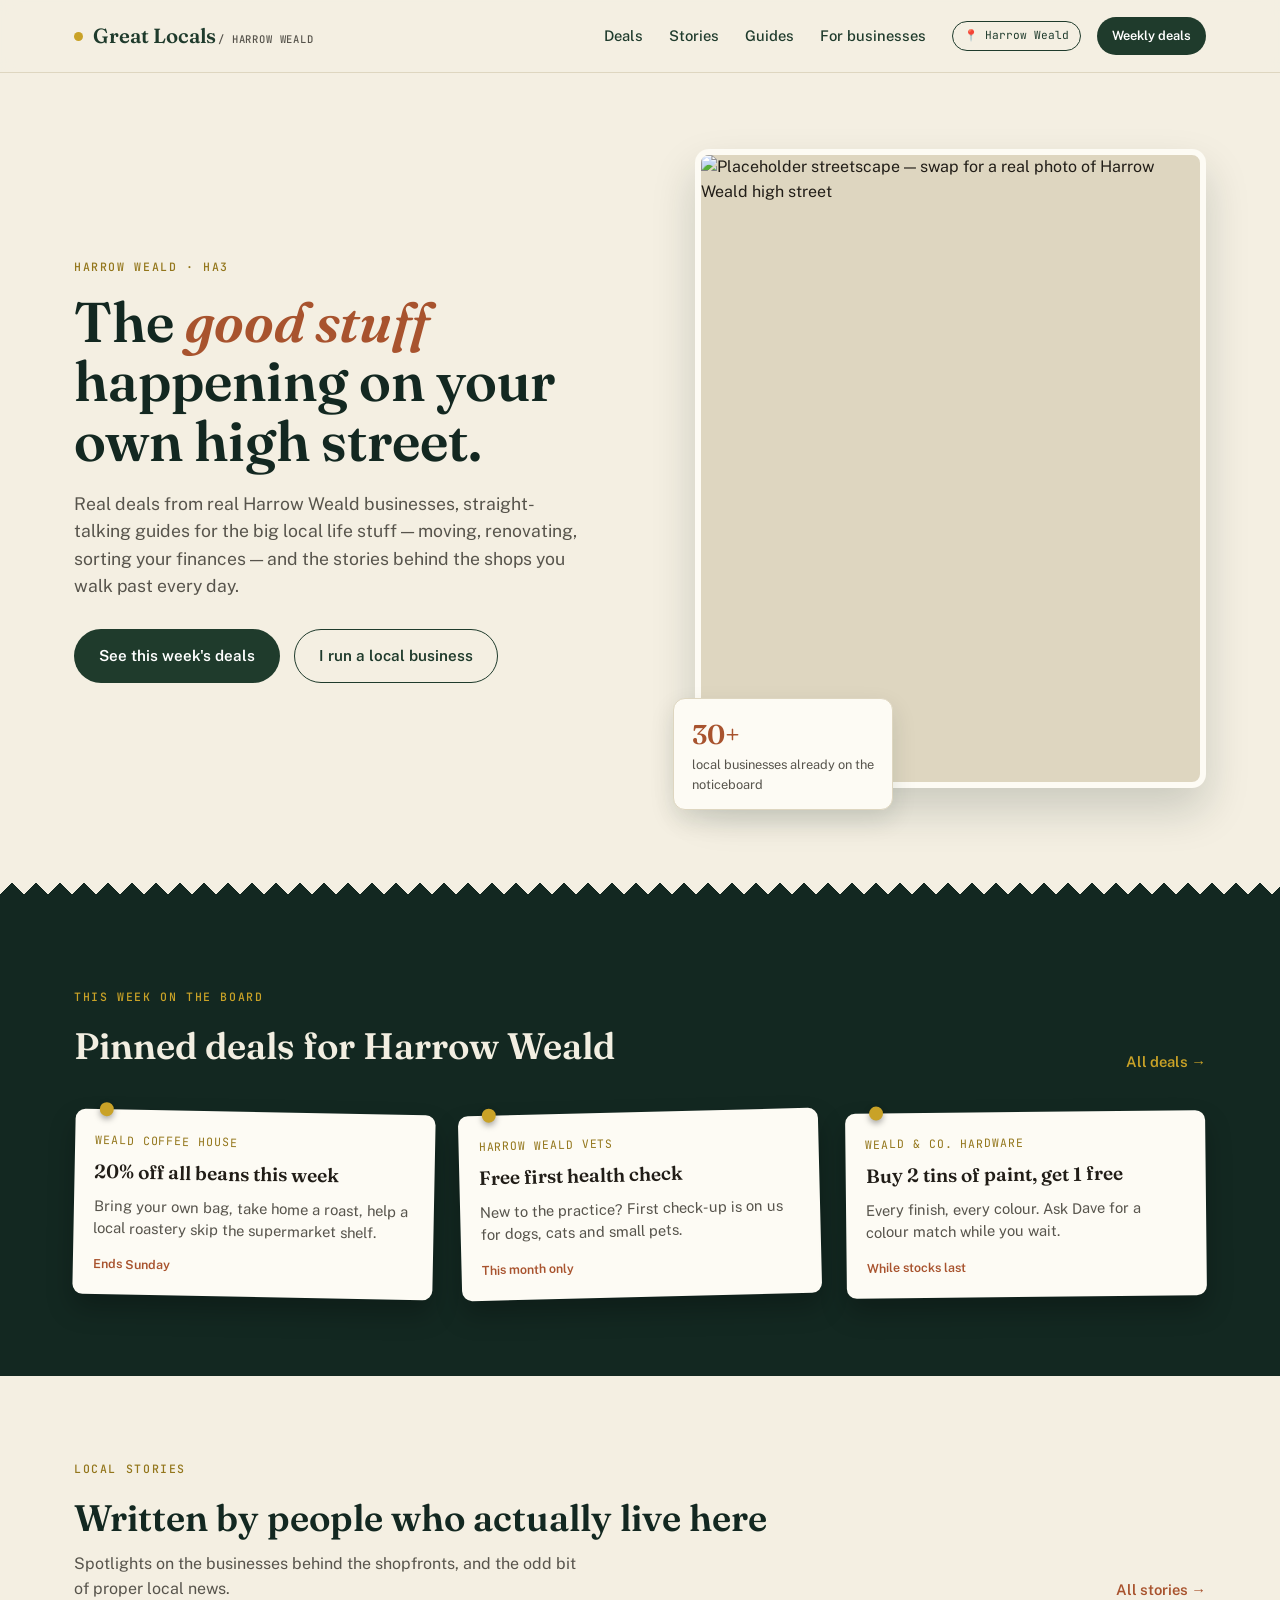
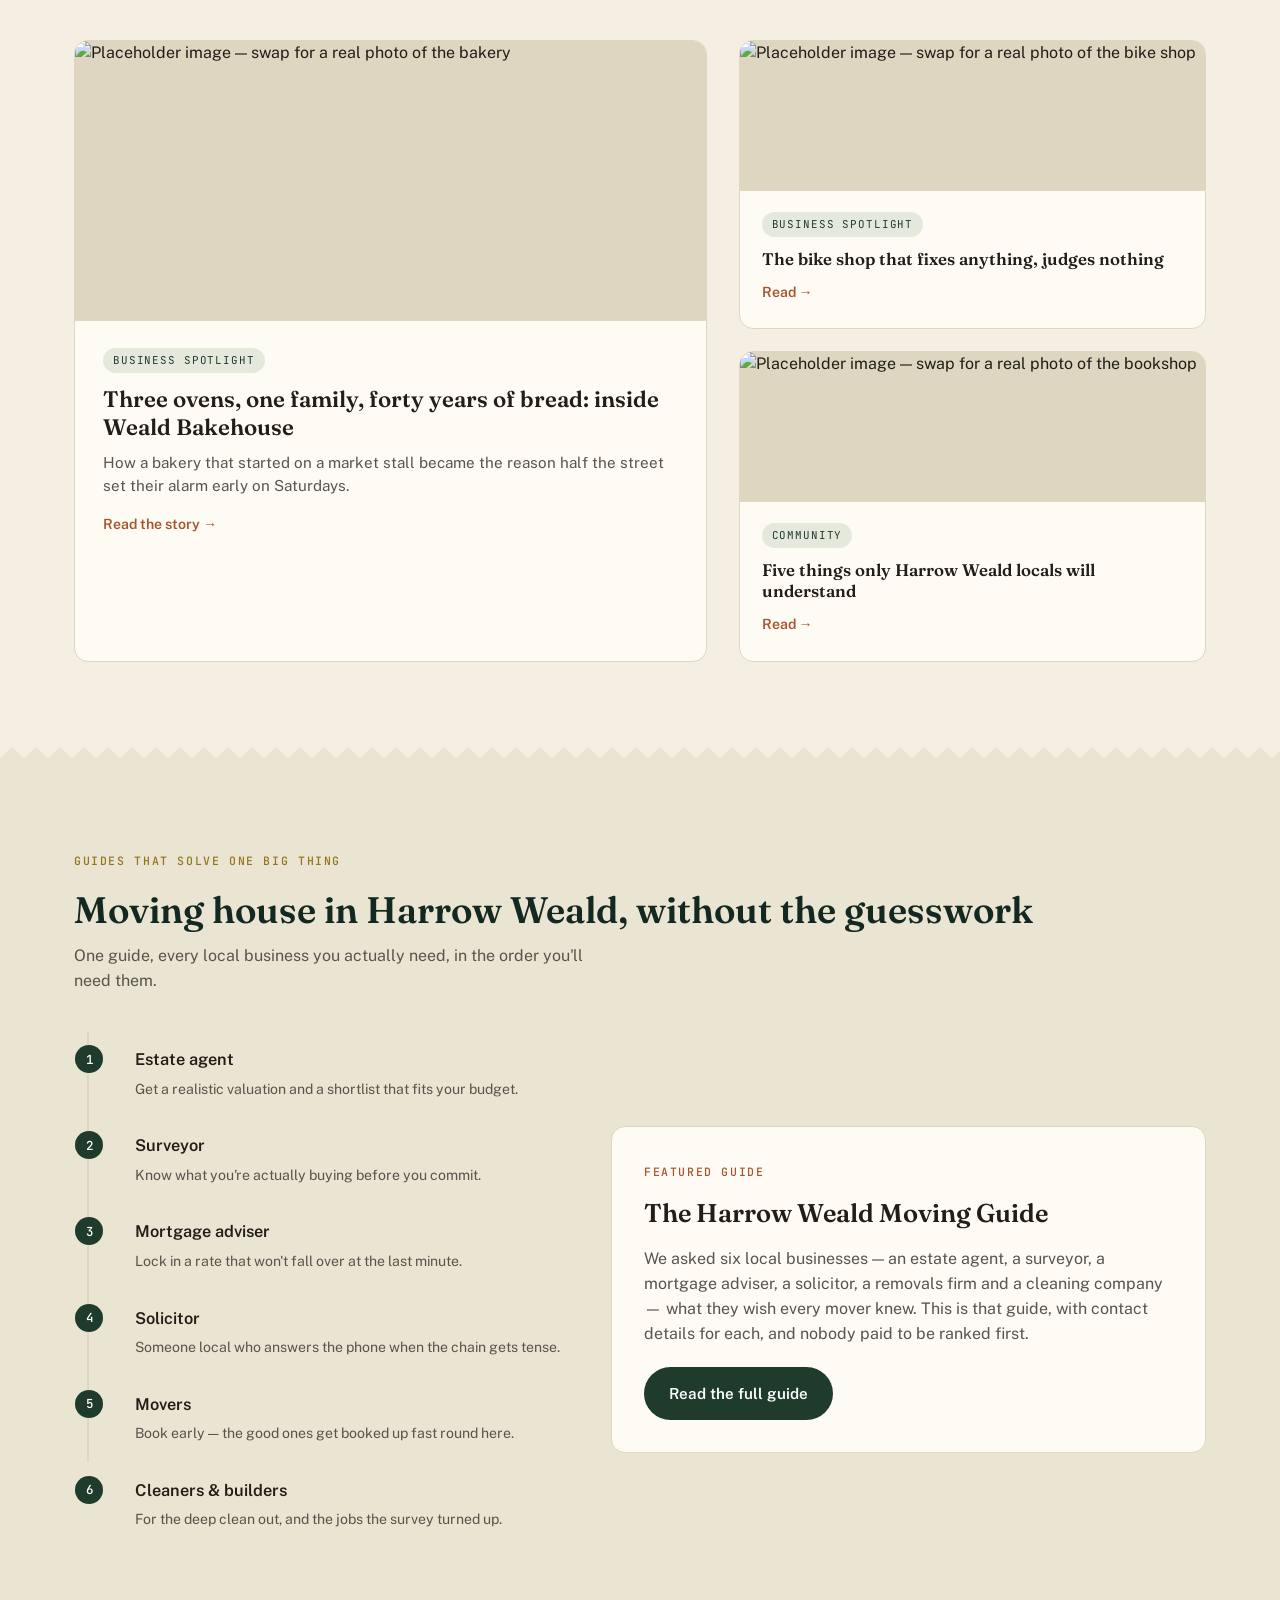
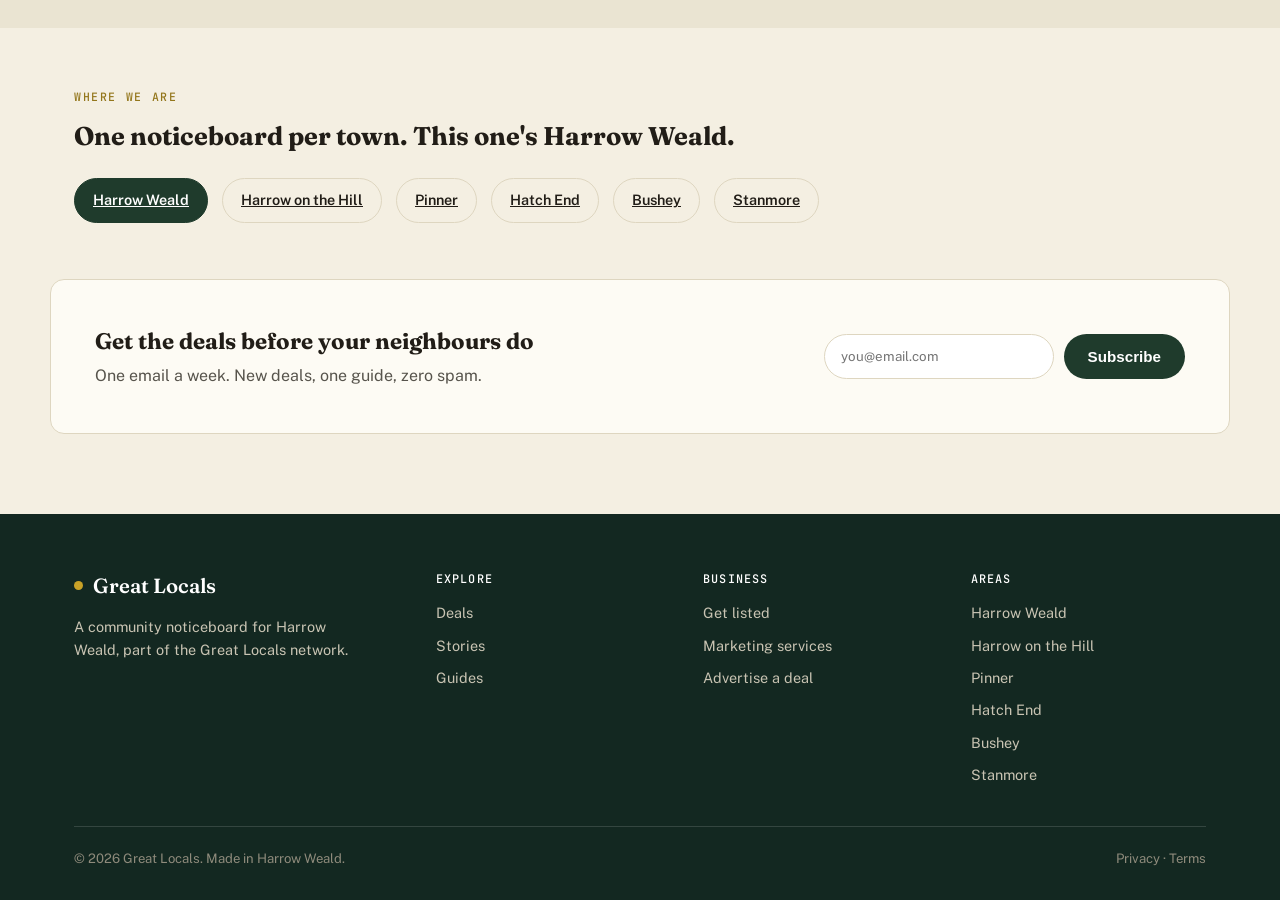
==== harrow-weald/index.html @ afc15b0b "Add files via upload" ====
<!DOCTYPE html>
<html lang="en">
<head>
<meta charset="UTF-8">
<meta name="viewport" content="width=device-width, initial-scale=1.0">
<title>Great Locals Harrow Weald — deals, guides & good local businesses</title>
<meta name="description" content="Weekly deals, honest guides and stories from businesses in Harrow Weald. Moving house? Renovating? We've done the legwork so you don't have to.">

<meta property="og:title" content="Great Locals Harrow Weald">
<meta property="og:description" content="Deals, guides and stories from local Harrow Weald businesses.">
<meta property="og:type" content="website">
<meta name="robots" content="index, follow">
<link rel="canonical" href="https://greatlocals.co.uk/harrow-weald/">

<link rel="preconnect" href="https://fonts.googleapis.com">
<link rel="preconnect" href="https://fonts.gstatic.com" crossorigin>
<link href="https://fonts.googleapis.com/css2?family=Fraunces:ital,opsz,wght@0,9..144,400;0,9..144,500;0,9..144,600;1,9..144,500&family=Public+Sans:wght@400;500;600;700&family=JetBrains+Mono:wght@500&display=swap" rel="stylesheet">
<link rel="stylesheet" href="../assets/styles.css">
</head>
<body>

<header id="site-header">
  <nav class="wrap">
    <a href="../index.html" class="brand"><span class="dot"></span><span class="brand-label">Great Locals<span class="locality">/ Harrow Weald</span></span></a>
    <div class="navlinks" id="nav-links">
      <a href="#deals">Deals</a>
      <a href="#stories">Stories</a>
      <a href="#guides">Guides</a>
      <a href="../media/index.html">For businesses</a>
      <span class="area-pill">📍 Harrow Weald</span>
    </div>
    <div class="navright">
      <a href="#subscribe" class="navcta">Weekly deals</a>
      <button class="navtoggle" id="nav-toggle" aria-label="Menu" aria-expanded="false"><span></span><span></span><span></span></button>
    </div>
  </nav>
</header>

<main id="top">

  <!-- HERO -->
  <section class="hero">
    <div class="wrap">
      <div>
        <span class="eyebrow">Harrow Weald · HA3</span>
        <h1>The <em>good stuff</em> happening on your own high street.</h1>
        <p class="lede">Real deals from real Harrow Weald businesses, straight-talking guides for the big local life stuff — moving, renovating, sorting your finances — and the stories behind the shops you walk past every day.</p>
        <div class="herobtns">
          <a href="#deals" class="btn btn-primary">See this week's deals</a>
          <a href="../media/index.html" class="btn btn-ghost">I run a local business</a>
        </div>
      </div>
      <div class="hero-media reveal">
        <img src="https://picsum.photos/seed/greatlocals-hw-street/900/1125" alt="Placeholder streetscape — swap for a real photo of Harrow Weald high street">
        <div class="hero-tag">
          <div class="num">30+</div>
          <div class="cap">local businesses already on the noticeboard</div>
        </div>
      </div>
    </div>
  </section>

  <div class="torn"></div>

  <!-- DEALS NOTICEBOARD -->
  <section class="board" id="deals">
    <div class="wrap">
      <div class="section-head">
        <div>
          <span class="eyebrow">This week on the board</span>
          <h2>Pinned deals for Harrow Weald</h2>
        </div>
        <a href="#" class="see-all" style="color:var(--gold);">All deals →</a>
      </div>
      <div class="pins">
        <div class="pin-card reveal">
          <div class="biz">Weald Coffee House</div>
          <h3>20% off all beans this week</h3>
          <p>Bring your own bag, take home a roast, help a local roastery skip the supermarket shelf.</p>
          <div class="expiry">Ends Sunday</div>
        </div>
        <div class="pin-card reveal">
          <div class="biz">Harrow Weald Vets</div>
          <h3>Free first health check</h3>
          <p>New to the practice? First check-up is on us for dogs, cats and small pets.</p>
          <div class="expiry">This month only</div>
        </div>
        <div class="pin-card reveal">
          <div class="biz">Weald & Co. Hardware</div>
          <h3>Buy 2 tins of paint, get 1 free</h3>
          <p>Every finish, every colour. Ask Dave for a colour match while you wait.</p>
          <div class="expiry">While stocks last</div>
        </div>
      </div>
    </div>
  </section>

  <!-- STORIES / ARTICLES -->
  <section id="stories">
    <div class="wrap">
      <div class="section-head reveal">
        <div>
          <span class="eyebrow">Local stories</span>
          <h2>Written by people who actually live here</h2>
          <p>Spotlights on the businesses behind the shopfronts, and the odd bit of proper local news.</p>
        </div>
        <a href="#" class="see-all">All stories →</a>
      </div>
      <div class="articles-grid">
        <article class="article-card reveal">
          <img src="https://picsum.photos/seed/greatlocals-hw-bakehouse/1000/700" alt="Placeholder image — swap for a real photo of the bakery">
          <div class="body">
            <span class="tag">Business spotlight</span>
            <h3>Three ovens, one family, forty years of bread: inside Weald Bakehouse</h3>
            <p>How a bakery that started on a market stall became the reason half the street set their alarm early on Saturdays.</p>
            <a href="bakehouse-story.html" class="readmore">Read the story →</a>
          </div>
        </article>
        <div class="side-stack">
          <article class="article-card small reveal">
            <img src="https://picsum.photos/seed/greatlocals-hw-bikeshop/700/450" alt="Placeholder image — swap for a real photo of the bike shop">
            <div class="body">
              <span class="tag">Business spotlight</span>
              <h3>The bike shop that fixes anything, judges nothing</h3>
              <a href="#" class="readmore">Read →</a>
            </div>
          </article>
          <article class="article-card small reveal">
            <img src="https://picsum.photos/seed/greatlocals-hw-bookshop/700/450" alt="Placeholder image — swap for a real photo of the bookshop">
            <div class="body">
              <span class="tag">Community</span>
              <h3>Five things only Harrow Weald locals will understand</h3>
              <a href="#" class="readmore">Read →</a>
            </div>
          </article>
        </div>
      </div>
    </div>
  </section>

  <div class="torn on-guide"></div>

  <!-- GUIDES: MOVING HUB EXAMPLE -->
  <section class="guide" id="guides">
    <div class="wrap">
      <div class="section-head reveal">
        <div>
          <span class="eyebrow">Guides that solve one big thing</span>
          <h2>Moving house in Harrow Weald, without the guesswork</h2>
          <p>One guide, every local business you actually need, in the order you'll need them.</p>
        </div>
      </div>
      <div class="guide-wrap">
        <ol class="chainlist reveal">
          <li><h4>Estate agent</h4><span>Get a realistic valuation and a shortlist that fits your budget.</span></li>
          <li><h4>Surveyor</h4><span>Know what you're actually buying before you commit.</span></li>
          <li><h4>Mortgage adviser</h4><span>Lock in a rate that won't fall over at the last minute.</span></li>
          <li><h4>Solicitor</h4><span>Someone local who answers the phone when the chain gets tense.</span></li>
          <li><h4>Movers</h4><span>Book early — the good ones get booked up fast round here.</span></li>
          <li><h4>Cleaners & builders</h4><span>For the deep clean out, and the jobs the survey turned up.</span></li>
        </ol>
        <div class="guide-card reveal">
          <span class="eyebrow">Featured guide</span>
          <h3>The Harrow Weald Moving Guide</h3>
          <p>We asked six local businesses — an estate agent, a surveyor, a mortgage adviser, a solicitor, a removals firm and a cleaning company — what they wish every mover knew. This is that guide, with contact details for each, and nobody paid to be ranked first.</p>
          <a href="moving-guide.html" class="btn btn-primary">Read the full guide</a>
        </div>
      </div>
    </div>
  </section>

  <!-- EXPANSION -->
  <section class="expand">
    <div class="wrap reveal">
      <span class="eyebrow">Where we are</span>
      <h2 style="margin:8px 0 0;font-size:1.6rem;">One noticeboard per town. This one's Harrow Weald.</h2>
      <div class="towns">
        <a href="../harrow-weald/index.html" class="town active">Harrow Weald</a>
        <a href="../harrow-on-the-hill/index.html" class="town">Harrow on the Hill</a>
        <a href="../pinner/index.html" class="town">Pinner</a>
        <a href="../hatch-end/index.html" class="town">Hatch End</a>
        <a href="../bushey/index.html" class="town">Bushey</a>
        <a href="../stanmore/index.html" class="town">Stanmore</a>
      </div>
    </div>
  </section>

  <!-- SUBSCRIBE -->
  <section id="subscribe" style="padding-top:0;">
    <div class="wrap reveal" style="background:var(--paper-card);border:1px solid var(--line);border-radius:var(--radius);padding:44px;display:flex;justify-content:space-between;align-items:center;gap:24px;flex-wrap:wrap;">
      <div>
        <h3 class="serif" style="margin:0 0 6px;font-size:1.4rem;">Get the deals before your neighbours do</h3>
        <p style="margin:0;color:var(--ink-soft);">One email a week. New deals, one guide, zero spam.</p>
      </div>
      <form style="display:flex;gap:10px;flex-wrap:wrap;">
        <input type="email" required placeholder="you@email.com" style="padding:13px 16px;border-radius:99px;border:1px solid var(--line);min-width:230px;font-family:'Public Sans',sans-serif;">
        <button type="submit" class="btn btn-primary" style="border:none;cursor:pointer;">Subscribe</button>
      </form>
    </div>
  </section>

</main>

<footer>
  <div class="wrap">
    <div class="foot-grid">
      <div>
        <a href="../index.html" class="brand" style="margin-bottom:12px;"><span class="dot"></span>Great Locals</a>
        <p style="max-width:32ch;">A community noticeboard for Harrow Weald, part of the Great Locals network.</p>
      </div>
      <div>
        <h5>Explore</h5>
        <ul><li><a href="#deals">Deals</a></li><li><a href="#stories">Stories</a></li><li><a href="#guides">Guides</a></li></ul>
      </div>
      <div>
        <h5>Business</h5>
        <ul><li><a href="../media/index.html">Get listed</a></li><li><a href="../media/index.html">Marketing services</a></li><li><a href="#">Advertise a deal</a></li></ul>
      </div>
      <div>
        <h5>Areas</h5>
        <ul><li>Harrow Weald</li><li><a href="../harrow-on-the-hill/index.html">Harrow on the Hill</a></li><li><a href="../pinner/index.html">Pinner</a></li><li><a href="../hatch-end/index.html">Hatch End</a></li><li><a href="../bushey/index.html">Bushey</a></li><li><a href="../stanmore/index.html">Stanmore</a></li></ul>
      </div>
    </div>
    <div class="foot-bottom">
      <span>© 2026 Great Locals. Made in Harrow Weald.</span>
      <span>Privacy · Terms</span>
    </div>
  </div>
</footer>

<script src="../assets/main.js"></script>
</body>
</html>
---- assets/styles.css ----
:root{
  --green-950:#132821;
  --green-900:#1F3B2C;
  --green-800:#28503C;
  --gold:#C9A227;
  --gold-dark:#93761b;
  --clay:#A8532E;
  --paper:#F4EFE2;
  --paper-card:#FDFBF4;
  --ink:#211D17;
  --ink-soft:#57544c;
  --line:#DED6C0;
  --radius:14px;
  --max:1180px;
}
*{box-sizing:border-box;}
html{scroll-behavior:smooth;}
html{
  overflow-x:hidden;
}
body{
  margin:0;
  background:var(--paper);
  color:var(--ink);
  font-family:'Public Sans',sans-serif;
  line-height:1.55;
  -webkit-font-smoothing:antialiased;
}
h1,h2,h3,.serif{font-family:'Fraunces',serif;}
.eyebrow{
  font-family:'JetBrains Mono',monospace;
  font-size:.72rem;
  letter-spacing:.14em;
  text-transform:uppercase;
  color:var(--gold-dark);
  font-weight:500;
}
a{color:inherit;}
img{max-width:100%;display:block;}
.wrap{max-width:var(--max);margin:0 auto;padding:0 24px;}

/* ---------- Nav ---------- */
header{
  position:sticky;top:0;z-index:50;
  background:rgba(244,239,226,.92);
  backdrop-filter:blur(8px);
  border-bottom:1px solid var(--line);
  transition:box-shadow .3s ease;
}
header.scrolled{box-shadow:0 2px 18px rgba(19,40,33,.08);}
nav.wrap{
  position:relative;
  display:flex;align-items:center;justify-content:space-between;
  height:72px;
  gap:16px;
  transform:translateY(-100%);
  animation:headerDrop .6s cubic-bezier(.22,1,.36,1) .1s forwards;
}
@keyframes headerDrop{
  to{transform:translateY(0);}
}
@media (prefers-reduced-motion:reduce){
  nav.wrap{animation:none;transform:none;}
}
.brand{
  display:flex;align-items:center;gap:10px;
  font-family:'Fraunces',serif;font-weight:600;font-size:1.28rem;
  color:var(--green-900);text-decoration:none;
  flex:1 1 auto;min-width:0;overflow:hidden;
}
.brand .dot{width:9px;height:9px;border-radius:50%;background:var(--gold);flex:none;}
.brand-label{overflow:hidden;text-overflow:ellipsis;white-space:nowrap;min-width:0;}
.brand .locality{font-family:'JetBrains Mono',monospace;font-size:.66rem;font-weight:500;
  color:var(--ink-soft);text-transform:uppercase;letter-spacing:.08em;margin-left:2px;}
.navlinks{display:flex;align-items:center;gap:26px;}
.navlinks a{
  text-decoration:none;font-weight:500;font-size:.92rem;color:var(--green-900);
  position:relative;padding:4px 0;
}
.navlinks a::after{
  content:'';position:absolute;left:0;bottom:-2px;width:0;height:2px;background:var(--gold);
  transition:width .25s ease;
}
.navlinks a:hover::after{width:100%;}
.area-pill{
  font-family:'JetBrains Mono',monospace;font-size:.7rem;
  border:1px solid var(--green-900);border-radius:99px;
  padding:5px 11px;color:var(--green-900);white-space:nowrap;
}
.navcta{
  background:var(--green-900);color:#fff;text-decoration:none;
  font-weight:600;font-size:.8rem;padding:9px 15px;border-radius:99px;
  white-space:nowrap;flex:none;
}
.navcta:hover{background:var(--green-800);}
.navright{display:flex;align-items:center;gap:14px;flex:none;}

.navtoggle{
  display:none;background:none;border:0;cursor:pointer;padding:6px;flex:none;
}
.navtoggle span{display:block;width:22px;height:2px;background:var(--green-900);margin:5px 0;transition:transform .2s ease, opacity .2s ease;}
.navtoggle.open span:nth-child(1){transform:translateY(7px) rotate(45deg);}
.navtoggle.open span:nth-child(2){opacity:0;}
.navtoggle.open span:nth-child(3){transform:translateY(-7px) rotate(-45deg);}

/* ---------- Fade-in ---------- */
.reveal{opacity:0;transform:translateY(22px);transition:opacity .7s ease, transform .7s ease;}
.reveal.in{opacity:1;transform:translateY(0);}
@media (prefers-reduced-motion:reduce){
  .reveal{opacity:1;transform:none;transition:none;}
}

/* ---------- Hero ---------- */
.hero{position:relative;padding:76px 0 90px;overflow:hidden;}
.hero .wrap{display:grid;grid-template-columns:1.05fr .95fr;gap:56px;align-items:center;}
.hero .eyebrow{margin-bottom:16px;display:inline-block;}
.hero h1{
  font-size:clamp(2.3rem,4.4vw,3.5rem);line-height:1.06;margin:0 0 20px;
  color:var(--green-950);font-weight:600;
}
.hero h1 em{font-style:italic;color:var(--clay);}
.hero p.lede{font-size:1.1rem;color:var(--ink-soft);max-width:46ch;margin:0 0 30px;}
.herobtns{display:flex;gap:14px;flex-wrap:wrap;}
.btn{
  display:inline-flex;align-items:center;gap:8px;
  padding:14px 24px;border-radius:99px;font-weight:600;font-size:.95rem;
  text-decoration:none;border:1px solid transparent;
}
.btn-primary{background:var(--green-900);color:#fff;}
.btn-primary:hover{background:var(--green-800);}
.btn-ghost{border-color:var(--green-900);color:var(--green-900);}
.btn-ghost:hover{background:var(--green-900);color:#fff;}
.hero-media{position:relative;}
.hero-media img{
  border-radius:var(--radius);
  box-shadow:0 22px 44px rgba(19,40,33,.18);
  aspect-ratio:4/5;object-fit:cover;
  border:6px solid var(--paper-card);
  width:100%;background:var(--line);
}
.hero-tag{
  position:absolute;bottom:-22px;left:-22px;background:var(--paper-card);
  border:1px solid var(--line);border-radius:12px;padding:14px 18px;
  box-shadow:0 10px 24px rgba(19,40,33,.12);max-width:220px;
}
.hero-tag .num{font-family:'Fraunces',serif;font-size:1.7rem;color:var(--clay);font-weight:600;}
.hero-tag .cap{font-size:.8rem;color:var(--ink-soft);}

/* ---------- Torn divider ---------- */
.torn{height:26px;width:100%;
  background:
    linear-gradient(135deg, var(--paper) 12px, transparent 0) 0 0,
    linear-gradient(-135deg, var(--paper) 12px, transparent 0) 0 0;
  background-size:24px 24px; background-repeat:repeat-x;
  background-color:var(--green-950);
}
.torn.on-guide{background-color:#EAE4D2;}

/* ---------- Section shell ---------- */
section{padding:80px 0;}
.section-head{display:flex;justify-content:space-between;align-items:flex-end;gap:24px;margin-bottom:38px;flex-wrap:wrap;}
.section-head h2{font-size:clamp(1.7rem,3vw,2.3rem);margin:8px 0 0;color:var(--green-950);font-weight:600;}
.section-head p{color:var(--ink-soft);max-width:52ch;margin:6px 0 0;}
.see-all{font-weight:600;font-size:.92rem;text-decoration:none;color:var(--clay);white-space:nowrap;}
.see-all:hover{text-decoration:underline;}

/* ---------- Deals noticeboard ---------- */
.board{background:var(--green-950);}
.board .eyebrow{color:var(--gold);}
.board .section-head h2, .board .section-head p{color:#F2EEE1;}
.board .section-head p{color:#C9C4B3;}
.pins{display:grid;grid-template-columns:repeat(3,1fr);gap:26px;}
.pin-card{
  background:var(--paper-card);border-radius:10px;padding:22px 20px 20px;
  position:relative;box-shadow:0 14px 26px rgba(0,0,0,.25);
}
.pin-card:nth-child(2){transform:rotate(-1.4deg);}
.pin-card:nth-child(1){transform:rotate(1.1deg);}
.pin-card:nth-child(3){transform:rotate(-.6deg);}
.pin-card::before{
  content:'';position:absolute;top:-7px;left:24px;width:14px;height:14px;
  background:var(--gold);border-radius:50%;box-shadow:0 3px 6px rgba(0,0,0,.35);
}
.pin-card .biz{font-family:'JetBrains Mono',monospace;font-size:.72rem;color:var(--gold-dark);
  text-transform:uppercase;letter-spacing:.08em;margin-bottom:8px;}
.pin-card h3{font-size:1.2rem;margin:0 0 8px;font-weight:600;}
.pin-card p{font-size:.92rem;color:var(--ink-soft);margin:0 0 14px;}
.pin-card .expiry{font-size:.78rem;color:var(--clay);font-weight:600;}

/* ---------- Articles ---------- */
.articles-grid{display:grid;grid-template-columns:1.15fr .85fr;gap:32px;}
.article-card{background:var(--paper-card);border:1px solid var(--line);border-radius:var(--radius);overflow:hidden;}
.article-card img{width:100%;height:280px;object-fit:cover;background:var(--line);}
.article-card .body{padding:26px 28px 30px;}
.article-card.small img{height:150px;}
.article-card.small .body{padding:20px 22px 24px;}
.tag{
  display:inline-block;font-family:'JetBrains Mono',monospace;font-size:.68rem;
  letter-spacing:.08em;text-transform:uppercase;color:var(--green-900);
  background:#E4E9DC;padding:4px 10px;border-radius:99px;margin-bottom:12px;
}
.article-card h3{font-size:1.4rem;margin:0 0 10px;font-weight:600;line-height:1.25;}
.article-card.small h3{font-size:1.05rem;}
.article-card p{color:var(--ink-soft);font-size:.95rem;margin:0 0 14px;}
.readmore{font-weight:600;font-size:.88rem;color:var(--clay);text-decoration:none;}
.side-stack{display:flex;flex-direction:column;gap:22px;}

/* ---------- Guide / moving hub ---------- */
.guide{background:#EAE4D2;}
.guide-wrap{display:grid;grid-template-columns:.9fr 1.1fr;gap:50px;align-items:center;}
.chainlist{list-style:none;margin:0;padding:0;counter-reset:step;}
.chainlist li{
  counter-increment:step;position:relative;padding:16px 0 16px 46px;
  border-left:2px solid var(--line);margin-left:13px;
}
.chainlist li:last-child{border-color:transparent;}
.chainlist li::before{
  content:counter(step);position:absolute;left:-14px;top:14px;
  width:28px;height:28px;border-radius:50%;background:var(--green-900);color:#fff;
  font-family:'JetBrains Mono',monospace;font-size:.78rem;
  display:flex;align-items:center;justify-content:center;font-weight:500;
}
.chainlist h4{margin:0 0 4px;font-size:1.02rem;font-weight:600;font-family:'Public Sans',sans-serif;}
.chainlist span{font-size:.88rem;color:var(--ink-soft);}
.guide-card{
  background:var(--paper-card);border:1px solid var(--line);border-radius:var(--radius);
  padding:32px;
}
.guide-card .eyebrow{color:var(--clay);}
.guide-card h3{font-size:1.6rem;margin:10px 0 14px;font-weight:600;}
.guide-card p{color:var(--ink-soft);margin:0 0 20px;}

/* ---------- Services / for businesses ---------- */
.services{background:var(--green-950);color:#F2EEE1;}
.services .eyebrow{color:var(--gold);}
.services .section-head h2{color:#fff;}
.services .section-head p{color:#C9C4B3;}
.svc-grid{display:grid;grid-template-columns:repeat(3,1fr);gap:1px;background:rgba(255,255,255,.14);border:1px solid rgba(255,255,255,.14);border-radius:var(--radius);overflow:hidden;}
.svc{background:var(--green-950);padding:28px 24px;}
.svc .n{font-family:'JetBrains Mono',monospace;color:var(--gold);font-size:.78rem;}
.svc h4{font-family:'Fraunces',serif;font-weight:500;font-size:1.15rem;margin:10px 0 8px;}
.svc p{font-size:.88rem;color:#C9C4B3;margin:0;}
.services-cta{margin-top:40px;display:flex;align-items:center;justify-content:space-between;gap:20px;flex-wrap:wrap;
  border-top:1px solid rgba(255,255,255,.14);padding-top:32px;}
.services-cta p{margin:0;color:#C9C4B3;max-width:44ch;}

/* ---------- Expansion strip ---------- */
.expand{padding:56px 0;}
.towns{display:flex;gap:14px;flex-wrap:wrap;margin-top:22px;}
.town{
  padding:10px 18px;border-radius:99px;font-size:.9rem;font-weight:600;
  border:1px solid var(--line);
}
.town.active{background:var(--green-900);color:#fff;border-color:var(--green-900);}
.town.soon{color:var(--ink-soft);}

/* ---------- Footer ---------- */
footer{background:var(--green-950);color:#C9C4B3;padding:56px 0 30px;font-size:.9rem;}
.foot-grid{display:grid;grid-template-columns:1.4fr 1fr 1fr 1fr;gap:32px;margin-bottom:40px;}
.foot-grid .brand{color:#fff;}
footer h5{color:#fff;font-family:'JetBrains Mono',monospace;font-size:.74rem;letter-spacing:.1em;
  text-transform:uppercase;margin:0 0 14px;font-weight:500;}
footer ul{list-style:none;padding:0;margin:0;display:flex;flex-direction:column;gap:10px;}
footer a{text-decoration:none;color:#C9C4B3;}
footer a:hover{color:#fff;}
.foot-bottom{border-top:1px solid rgba(255,255,255,.14);padding-top:22px;
  display:flex;justify-content:space-between;flex-wrap:wrap;gap:10px;color:#8f8b7c;font-size:.82rem;}

/* ---------- Article page ---------- */
.article-hero{padding:52px 0 40px;}
.article-hero .eyebrow{margin-bottom:14px;display:inline-block;}
.article-hero h1{font-size:clamp(2rem,4vw,2.9rem);line-height:1.1;margin:0 0 18px;color:var(--green-950);font-weight:600;}
.byline{display:flex;align-items:center;gap:10px;color:var(--ink-soft);font-size:.9rem;margin-bottom:30px;}
.byline .sep{color:var(--line);}
.article-cover{border-radius:var(--radius);overflow:hidden;margin-bottom:8px;box-shadow:0 18px 36px rgba(19,40,33,.15);}
.article-cover img{width:100%;height:420px;object-fit:cover;background:var(--line);}
.article-body{max-width:72ch;margin:0 auto;padding:10px 0 40px;}
.article-body p{font-size:1.08rem;color:#3a362e;margin:0 0 22px;}
.article-body h2{font-size:1.5rem;margin:40px 0 16px;color:var(--green-950);font-weight:600;}
.article-body blockquote{
  border-left:3px solid var(--gold);margin:30px 0;padding:4px 0 4px 22px;
  font-family:'Fraunces',serif;font-style:italic;font-size:1.2rem;color:var(--green-900);
}
.related-strip{background:#EAE4D2;padding:50px 0;}
.related-grid{display:grid;grid-template-columns:repeat(3,1fr);gap:20px;margin-top:24px;}
.mini-card{background:var(--paper-card);border:1px solid var(--line);border-radius:12px;padding:18px;}
.mini-card .biz{font-family:'JetBrains Mono',monospace;font-size:.68rem;color:var(--gold-dark);text-transform:uppercase;letter-spacing:.08em;}
.mini-card h4{margin:8px 0 0;font-size:1rem;font-weight:600;}

@media (max-width:920px){
  .navlinks{
    display:none;position:absolute;top:100%;left:0;right:0;
    flex-direction:column;align-items:flex-start;gap:2px;
    background:var(--paper-card);border-bottom:1px solid var(--line);
    padding:10px 24px 18px;box-shadow:0 14px 24px rgba(19,40,33,.1);
  }
  .navlinks.open{display:flex;}
  .navlinks a{padding:10px 0;width:100%;}
  .area-pill{margin-top:8px;}
  .navtoggle{display:block;}
  .navright{gap:8px;}
  .hero .wrap{grid-template-columns:1fr;}
  .hero-media{order:-1;}
  .articles-grid{grid-template-columns:1fr;}
  .pins{grid-template-columns:1fr;}
  .guide-wrap{grid-template-columns:1fr;}
  .svc-grid{grid-template-columns:1fr;}
  .foot-grid{grid-template-columns:1fr 1fr;}
  .related-grid{grid-template-columns:1fr;}
  .article-cover img{height:240px;}
}

@media (max-width:400px){
  .brand .locality{display:none;}
}
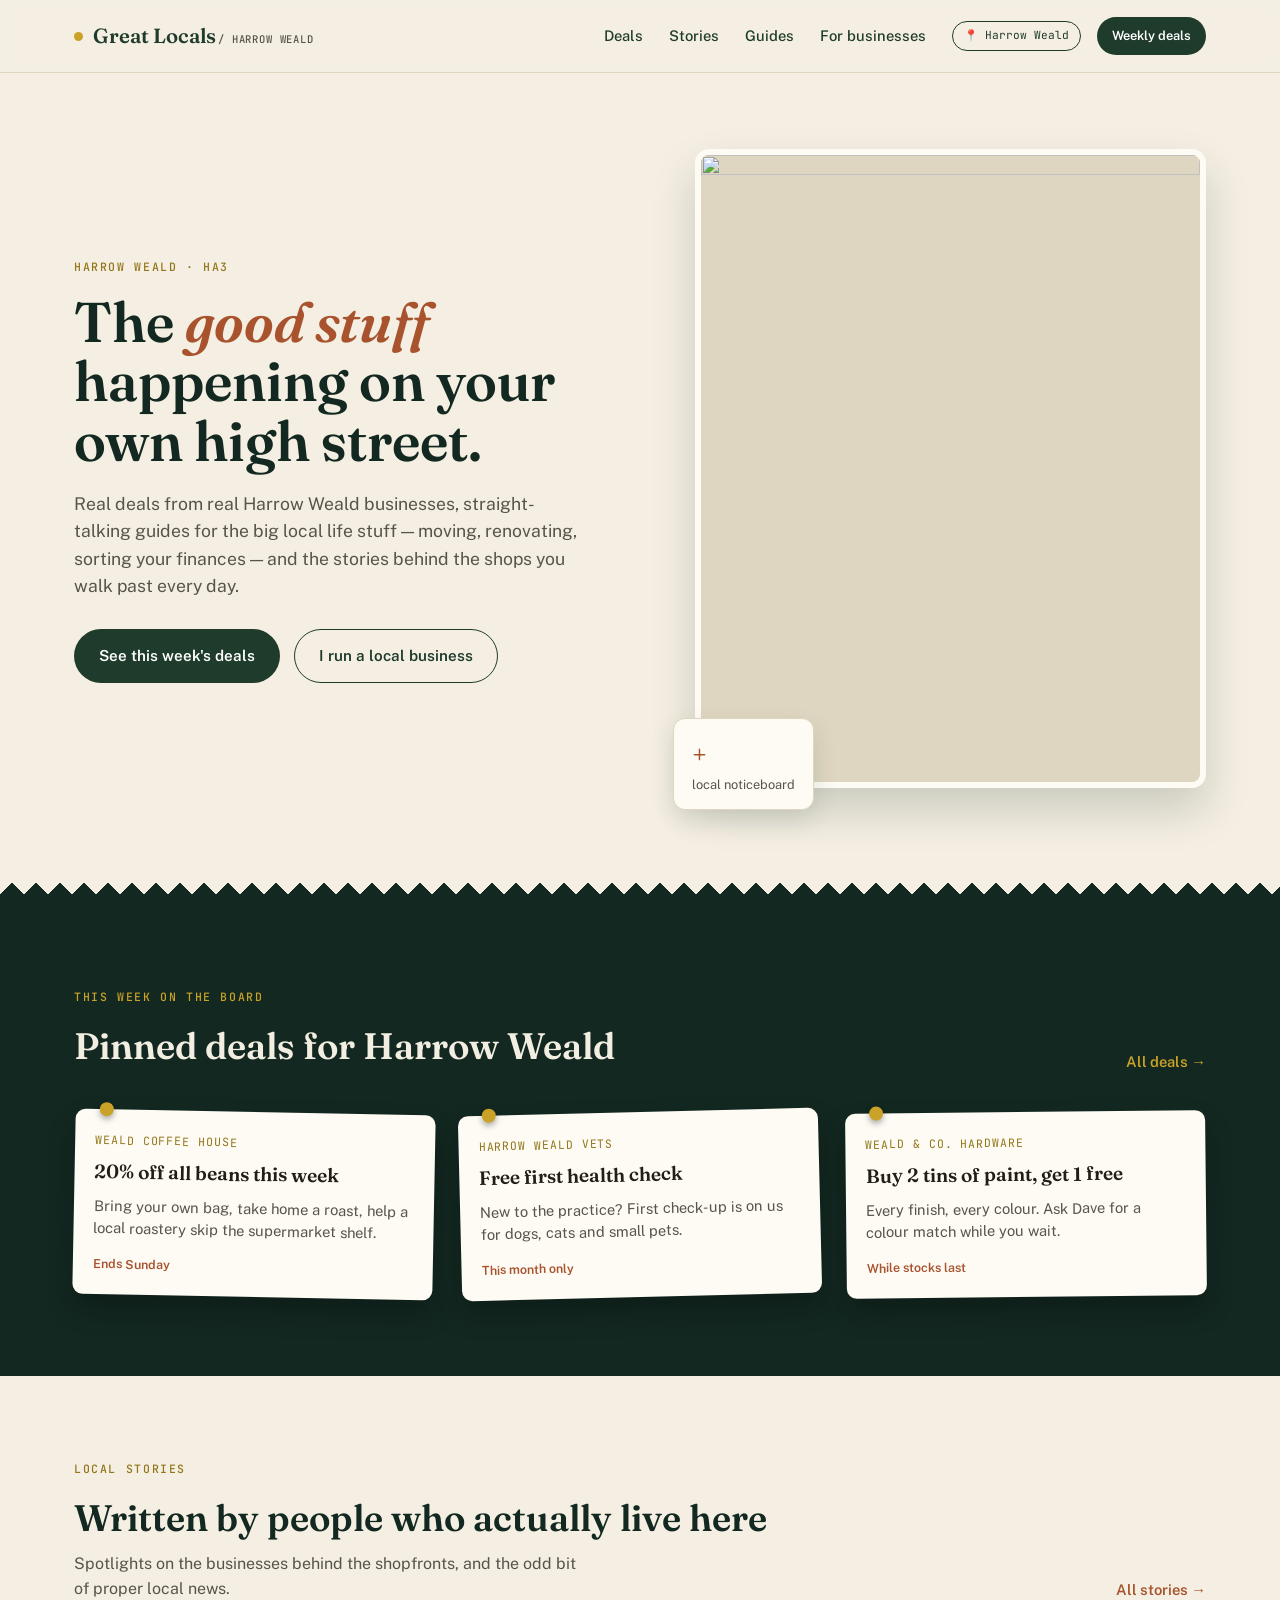
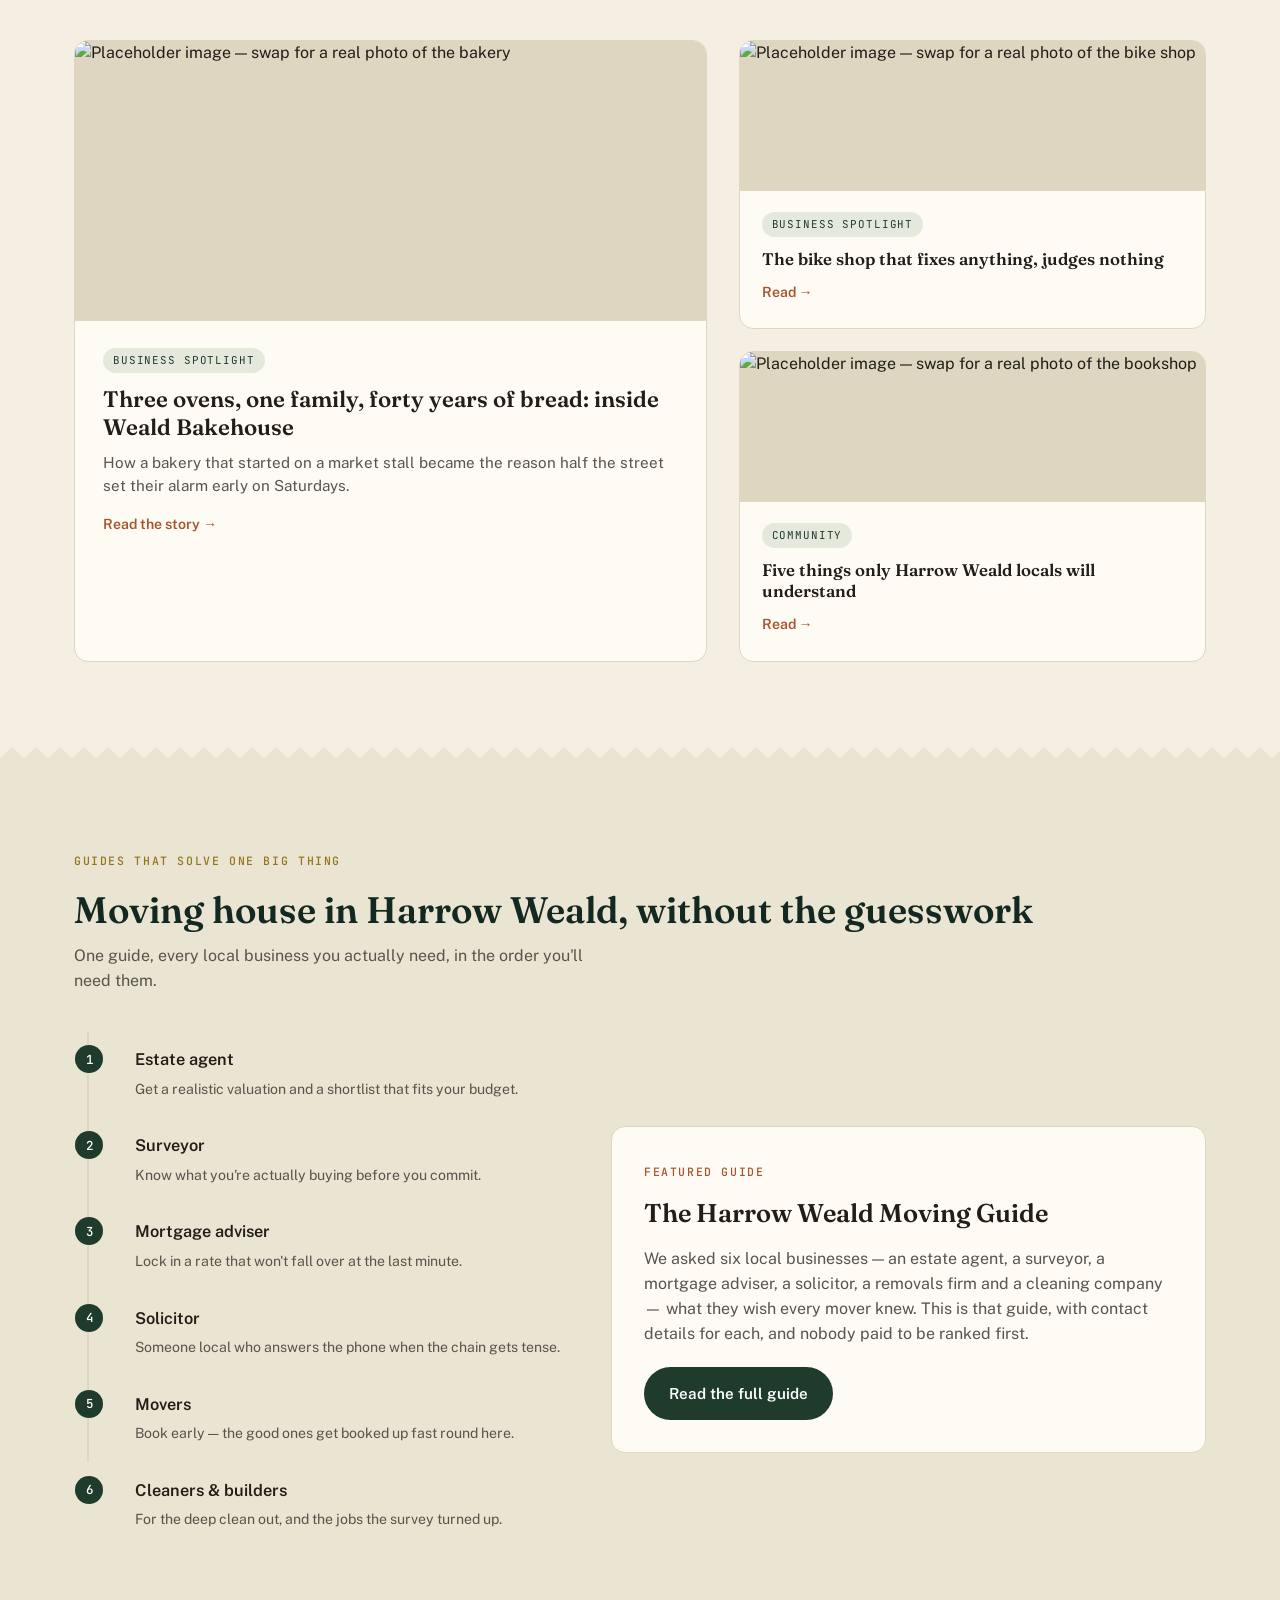
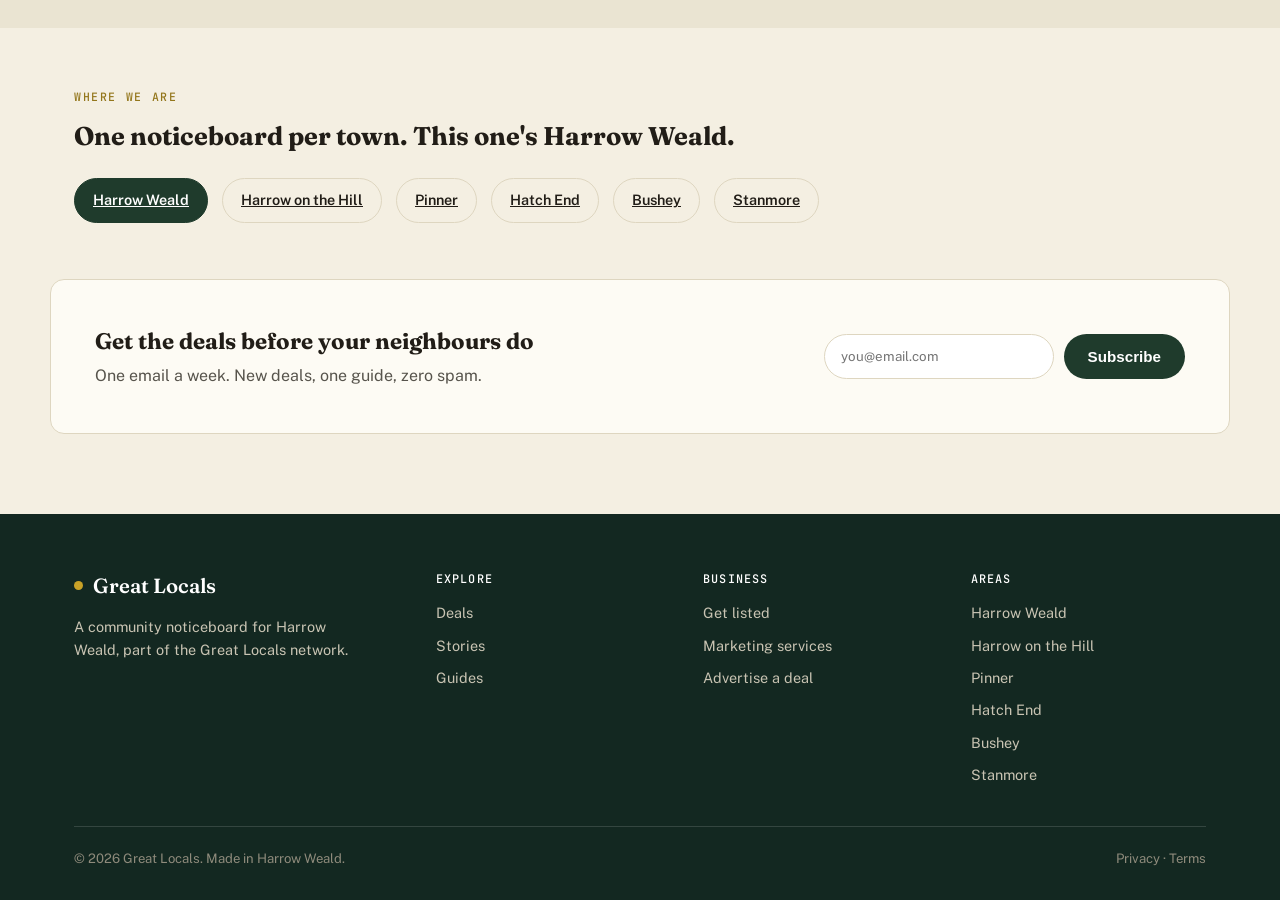
==== commit ece7370c: "Update image source in index.html Replaced placeholder image with a local photo of Harrow Weald." ====
--- a/harrow-weald/index.html
+++ b/harrow-weald/index.html
@@ -51,10 +51,10 @@
         </div>
       </div>
       <div class="hero-media reveal">
-        <img src="https://picsum.photos/seed/greatlocals-hw-street/900/1125" alt="Placeholder streetscape — swap for a real photo of Harrow Weald high street">
+        <img src="images/Harrow Weald.jpeg">
         <div class="hero-tag">
-          <div class="num">30+</div>
-          <div class="cap">local businesses already on the noticeboard</div>
+          <div class="num">+</div>
+          <div class="cap">local noticeboard</div>
         </div>
       </div>
     </div>
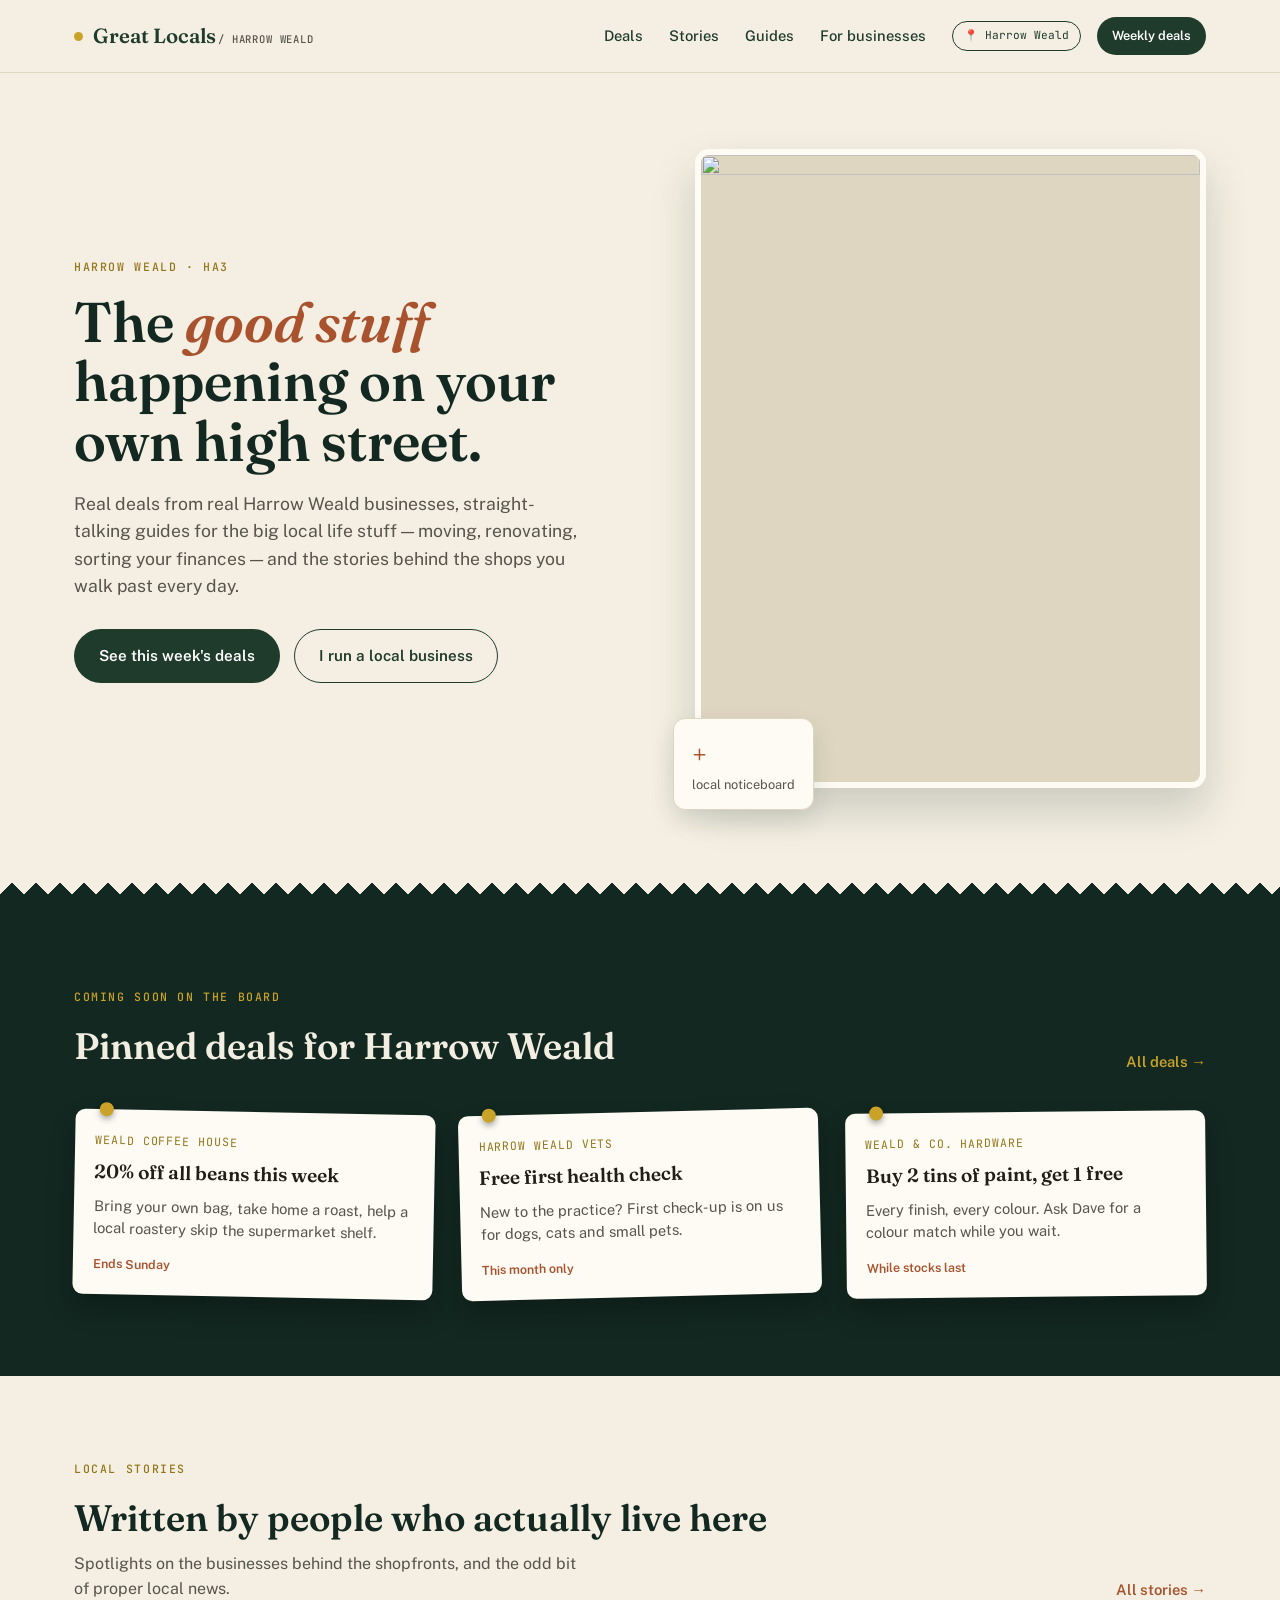
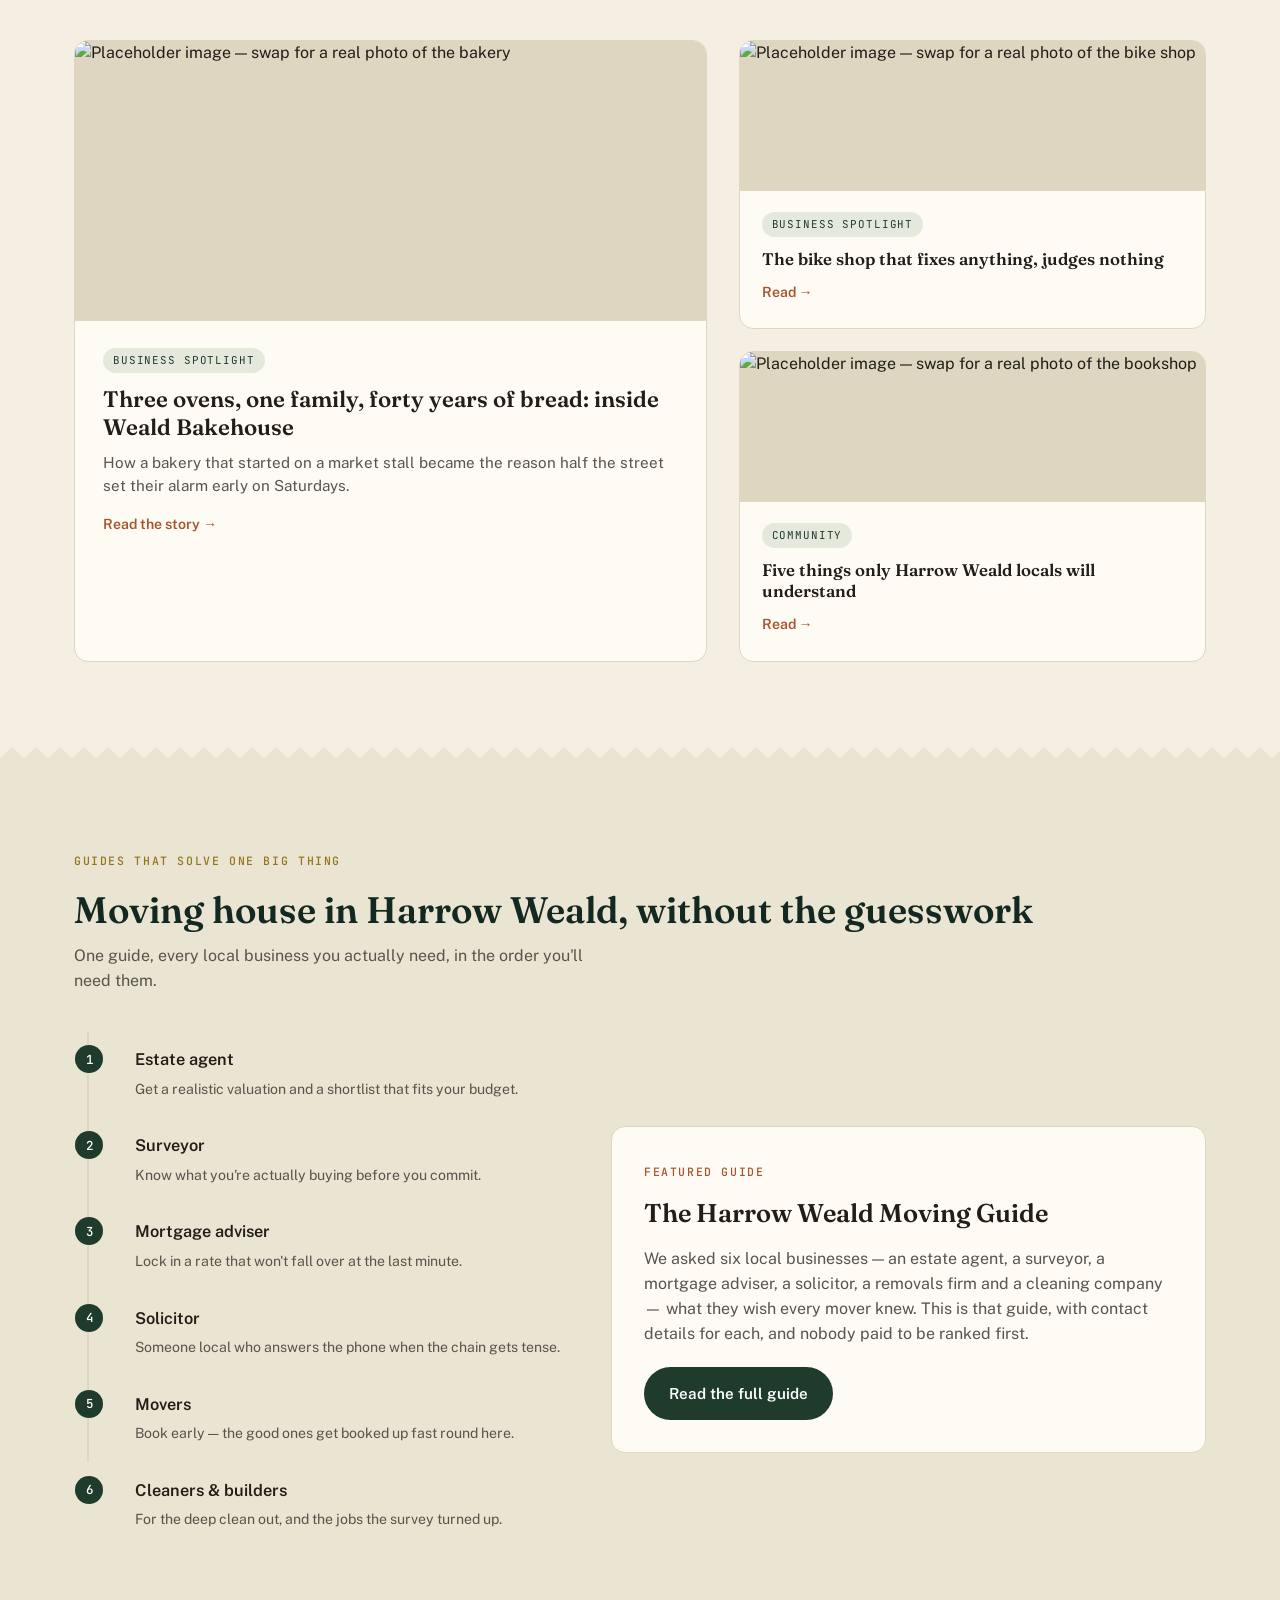
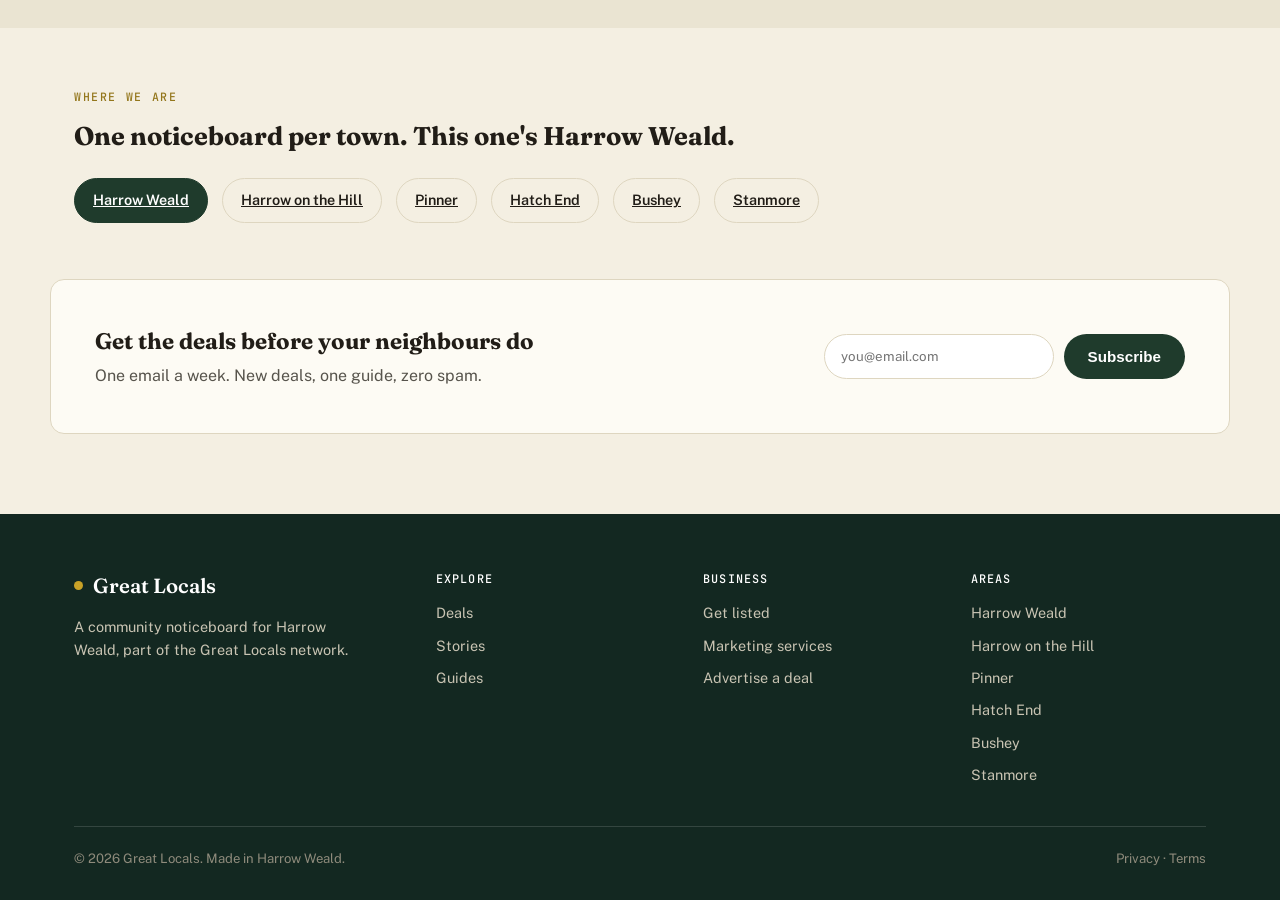
==== commit f0866d24: "Update image source and section heading in index.html" ====
--- a/harrow-weald/index.html
+++ b/harrow-weald/index.html
@@ -51,7 +51,7 @@
         </div>
       </div>
       <div class="hero-media reveal">
-        <img src="images/Harrow Weald.jpeg">
+        <img src="../assets/images/harrow-weald/harrow-weald-hero.jpeg">
         <div class="hero-tag">
           <div class="num">+</div>
           <div class="cap">local noticeboard</div>
@@ -67,7 +67,7 @@
     <div class="wrap">
       <div class="section-head">
         <div>
-          <span class="eyebrow">This week on the board</span>
+          <span class="eyebrow">coming soon on the board</span>
           <h2>Pinned deals for Harrow Weald</h2>
         </div>
         <a href="#" class="see-all" style="color:var(--gold);">All deals →</a>
